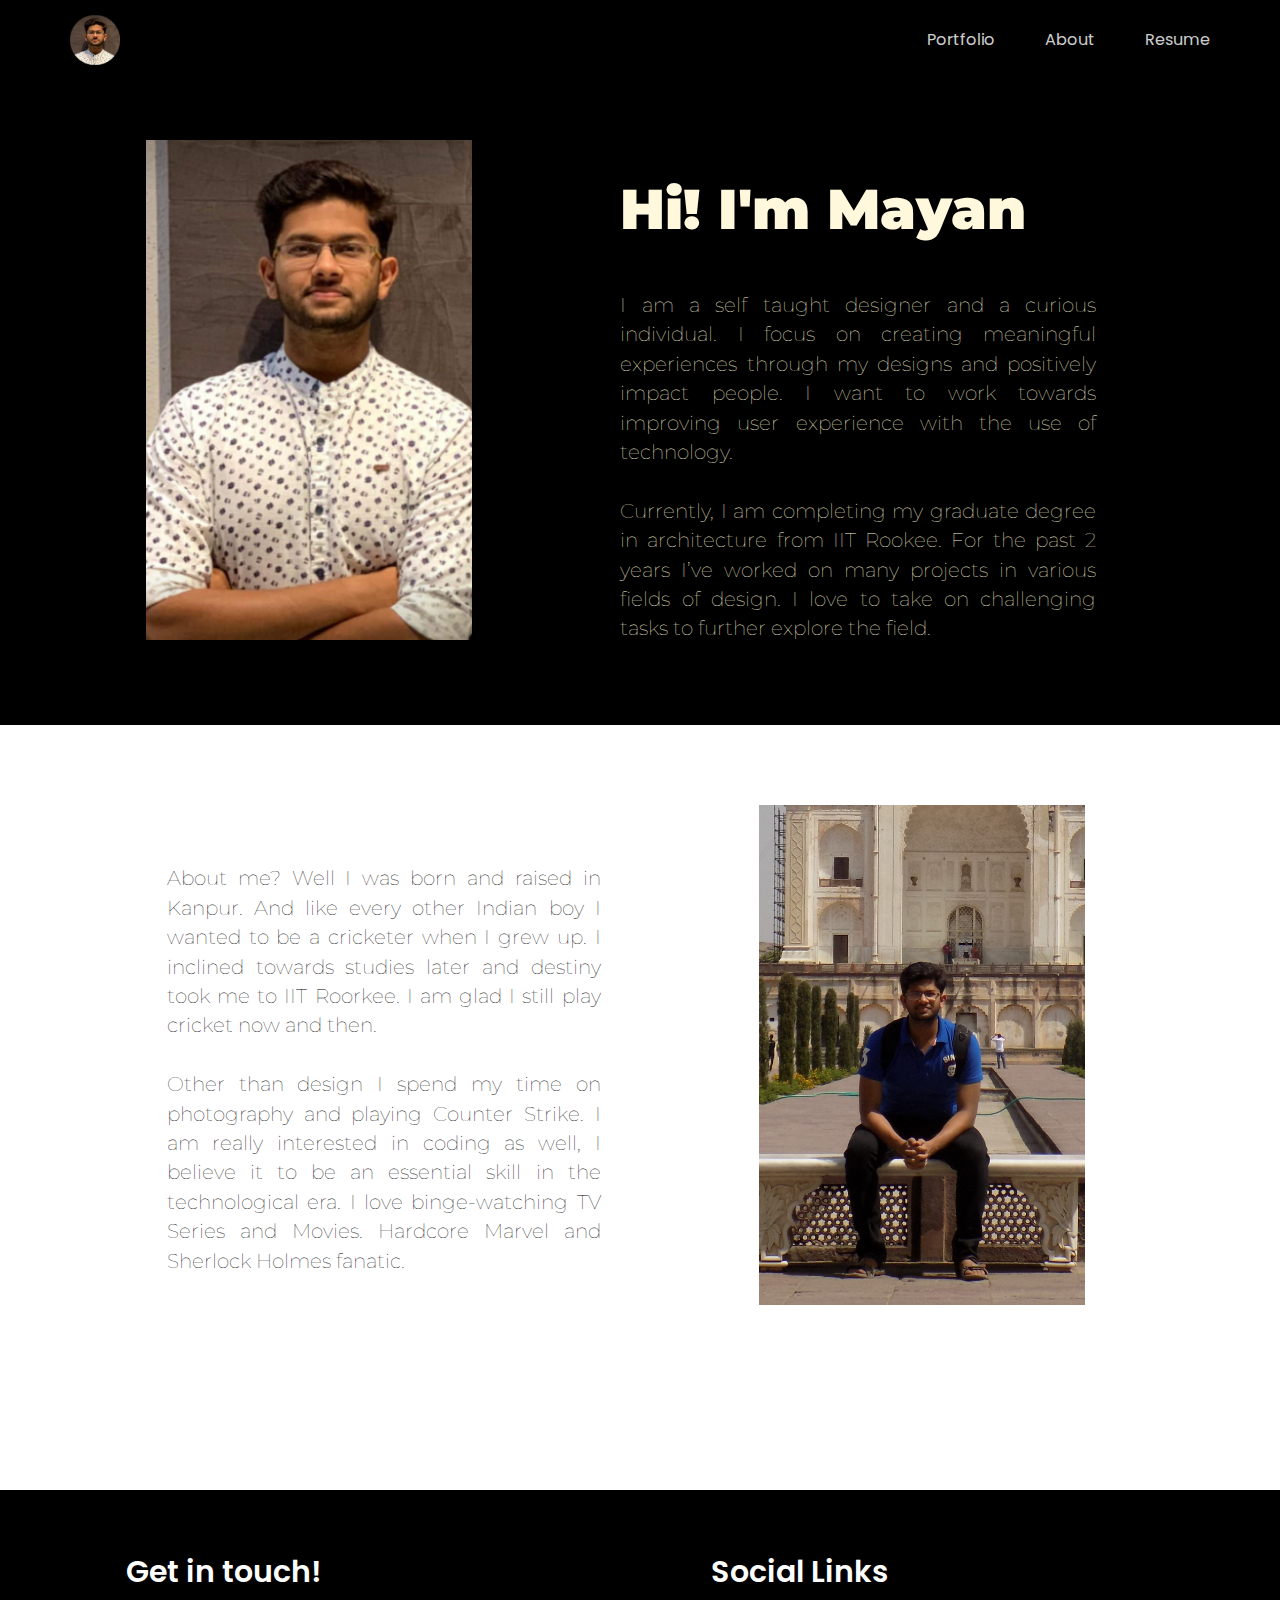
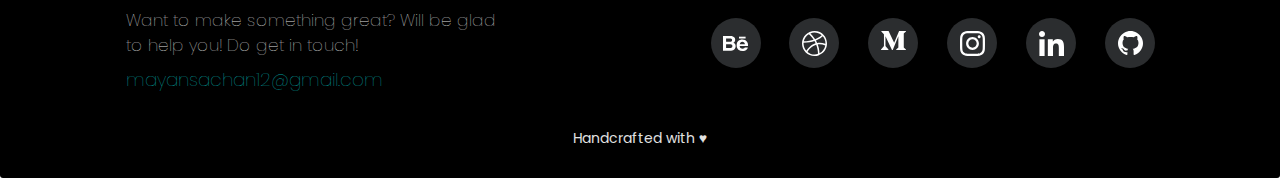
==== about.html @ a86fe4eb "header and intro left" ====
<!DOCTYPE html>
<html lang="en">
<head>
    <meta charset="UTF-8">
    <meta name="viewport" content="width=device-width, initial-scale=1.0">
    <meta http-equiv="X-UA-Compatible" content="ie=edge">
    <link href='https://fonts.googleapis.com/css?family=Poppins' rel='stylesheet'>
    <link href='https://fonts.googleapis.com/css?family=Montserrat' rel='stylesheet'>
    <link rel="stylesheet" href="style.css">
    <link rel="stylesheet" href="https://maxcdn.bootstrapcdn.com/bootstrap/3.4.1/css/bootstrap.min.css">
    <script src="https://ajax.googleapis.com/ajax/libs/jquery/3.4.1/jquery.min.js"></script>
    <script src="https://maxcdn.bootstrapcdn.com/bootstrap/3.4.1/js/bootstrap.min.js"></script>
    <script src="script.js"></script>
    <title>Mayan Sachan</title>
</head>
<body>
    <header>
    <nav id="header-nav" class="navbar navbar-default">
        <div class="container">
        <div class="navbar-header">
        <a href="index.html" class="pull-left visible-xs visible-sm visible-md visible-lg">
            <div id="logo-img"></div>
        </a>

        <button type="button" class="navbar-toggle collapsed" data-toggle="collapse" data-target="#collapsable-nav" aria-expanded="false">
            <span class="sr-only">Toggle navigation</span>
            <span class="icon-bar"></span>
            <span class="icon-bar"></span>
            <span class="icon-bar"></span>
        </button>
        </div>
        
        <div id="collapsable-nav" class="collapse navbar-collapse">
            <ul id="nav-list" class="nav navbar-nav navbar-right">
            <li class="visible-xs active">
            <a href="index.html"> Home</a>
            </li>
            <li>
            <a href="portfolio.html"><br class="hidden-xs"> Portfolio </a>
            </li>
            <li>
            <a href="about.html"><br class="hidden-xs"> About </a>
            </li>
            <li>
            <a href="images/Resume.pdf" target="_blank"><br class="hidden-xs"> Resume </a>
            </li>
        </ul><!-- #nav-list -->
        </div><!-- .collapse .navbar-collapse -->
        </div><!-- .container -->
        </nav><!-- #header-nav -->
    </header>

    <div id="about">
        <div id="work" class="row">
            <div class="col-lg-4 col-md-4 col-sm-12 col-xs-12">
                <div id="profile" class="container">
                <span>
                </span></div>
            </div>
            <div class="col-lg-8 col-md-8 col-sm-12 col-xs-12">
                <div id="explain" class="container">
                <span>
                 <h2>Hi! I'm Mayan</h2> 
                 <br> <br>
                 <p>
                    I am a self taught designer and a curious individual.
                    I focus on creating meaningful experiences through my designs and positively impact people. 
                    I want to work towards improving user experience with the use of technology.
                    <br> <br>
                    Currently, I am completing my graduate degree in  architecture from IIT Rookee. 
                    For the past 2 years I’ve worked on many projects in various fields of design. 
                    I love to take on challenging tasks to further explore the field.
                 </p>
                </span>
                </div>
            </div>
        </div>
    </div><!-- End of #about -->


    <div id="about2">
        <div id="work" class="row">
            <div class="col-lg-8 col-md-8 col-sm-12 col-xs-12">
                <div id="explain2" class="container">
                <span>
                 <br> <br>
                 <p>
                    About me? Well I was born and raised in Kanpur.
                    And like every other Indian boy I wanted to be a cricketer when I grew up.
                    I inclined towards studies later and destiny took me to IIT Roorkee. 
                    I am glad I still play cricket now and then.
                    <br> <br>
                    Other than design I spend my time on photography and playing Counter Strike.
                    I am really interested in coding as well, I believe it to be an essential skill in the technological era.
                    I love binge-watching TV Series and Movies. Hardcore Marvel and Sherlock Holmes fanatic.
                 </p>
                </span>
                </div>
            </div>
            <div class="col-lg-4 col-md-4 col-sm-12 col-xs-12">
                <div id="profile2" class="container">
                <span>
                </span></div>
            </div>
        </div>
    </div><!-- End of #about -->

    <footer class="panel-footer">
        <div class="container">
            <div class="row">
            <div class="col-lg-6 col-md-6 col-sm-6 col-xs-12">
                <div id="talk">
                <h2>Get in touch!</h2><br>
                <p id="touch">
                    Want to make something great? Will be glad to help you!
                    Do get in touch!<br>
                <a href="mailto:mayansachan12@gmail.com">mayansachan12@gmail.com</a>
                </p>
                <hr class="visible-xs">
                </div>
            </div>
            <div class="col-lg-6 col-md-6 col-sm-6 col-xs-12">
                <div id="social">
                <h2>Social Links</h2><br>
                <div class="row">
                    <div class="col-lg-2 col-md-2 col-sm-2 col-xs-2">
                    <div id="behance">
                        <a href="https://www.behance.net/mayansach1206"> <img src="images/Behance.svg" alt="photo" id="Behance" width="100%"> </a>
                        <!-- <p>Behance</p> -->
                    </div>
                    </div>
                    <div class="col-lg-2 col-md-2 col-sm-2 col-xs-2">
                    <div id="dribbble">
                        <a href="https://dribbble.com/mayan12"> <img src="images/Dribbble.svg" alt="photo" id="Dribbble" width="100%"> </a>
                        <!-- <p>Dribbble</p> -->
                    </div>
                    </div>
                    <div class="col-lg-2 col-md-2 col-sm-2 col-xs-2">
                    <div id="medium">
                        <a href="https://medium.com/@mayansachan12"> <img src="images/Medium.svg" alt="photo" id="Medium" width="100%"> </a>
                        <!-- <p>Medium</p> -->
                    </div>
                    </div>
                    <div class="col-lg-2 col-md-2 col-sm-2 col-xs-2">
                    <div id="instagram">
                        <a href="https://www.instagram.com/mayan_without_a_k/"> <img src="images/Instagram.svg" alt="photo" id="Instagram" width="100%"> </a>
                        <!-- <p>Instagram</p> -->
                    </div>
                    </div>
                    <div class="col-lg-2 col-md-2 col-sm-2 col-xs-2">
                    <div id="linkedin">
                        <a href="https://www.linkedin.com/in/mayan-sachan-682a9214a/"> <img src="images/linkedin.svg" alt="photo" id="LinkedIn" width="100%"> </a>
                        <!-- <p>Linkedin</p> -->
                    </div>
                    </div>
                    <div class="col-lg-2 col-md-2 col-sm-2 col-xs-2">
                    <div id="github">
                        <a href="https://github.com/mayan-12"> <img src="images/Github.svg" alt="photo" id="Github" width="100%"> </a>
                        <!-- <p>Github</p> -->
                    </div>
                    </div>
                </div>
                <hr class="visible-xs">
                </div>
            </div>
            </div>
            <div class="text-center" style="margin-top: 15px; color: #e2e2e2; font-family: 'Poppins',sans-serif; font-size: 1em;">Handcrafted with ♥</div>
        </div>
        </footer>
</body>
</html>
---- style.css ----
body {
    font-size: 16px;
    color: #fff;
    background-color: #ffffff;
    font-family: 'Poppins', sans-serif;
  }

  

  /************** HEADER **************/
  #header-nav {
    background-color: #000000;
    border-radius: 0;
    border: 0;
    margin-bottom: 0px;
  }
  
  #logo-img {
    background: url('images/Mask.png');
    width: 50px;
    height: 50px;
    margin: 15px 15px 10px 0;
    background-size: contain;
  }
  
  #nav-list {
    margin-top: 0px;
    font-family: 'Poppins', sans-serif;
  }
  #nav-list a {
    color: #ffffff;
    text-align: center;
    font-size: 1.15em;
    padding: 10px 0px 10px 50px;
    opacity: .8;
  }
  #nav-list a:hover {
    transform: scale(1.05);
    opacity: 1;
  }
   
  .navbar-header button.navbar-toggle, .navbar-header .icon-bar {
    border: none;
    color: #ffffff;
  }
  .navbar-header button.navbar-toggle {
    clear: both;
    margin-top: 10px;
  }
  /************** END HEADER **************/
  


  /************** FOOTER **************/
  footer.panel-footer {
    margin-top: 100px;
    padding-top: 35px;
    padding-bottom: 30px;
    background-color: rgb(0, 0, 0);
    border-top: 0;
    height: auto;
  }

  #talk {
    width: 70%;
    margin-left: 10%;
  }
  #talk h2 {
    font-family: 'Poppins' , sans-serif;
    color: #ffffff;
    font-weight: 600;
    margin-bottom: 0px;
    margin-top: 30px;
  }
  #talk p {
    font-family: 'Poppins' , sans-serif;
    color: #ffffff;
    font-weight: 100;
    font-size: 1.2em;
    opacity: .87;
    line-height: 1.5em;
  }
  #talk a {
    font-size: 1.1em;
    line-height: 2.4em;
    color: aqua;
    opacity: .7;
  }
  #talk a:hover {
    font-size: 1.1em;
    text-decoration: none;
    display: inline-block;
    color: aqua;
    opacity: 1;
  }

  #social {
    width: 80%;
    margin-left: 10%;
  }
  #social h2 {
    font-family: 'Poppins' , sans-serif;
    color: #ffffff;
    font-weight: 600;
    margin-bottom: 10px;
    margin-top: 30px;
  }

 #behance , #dribbble , #medium , #instagram , #linkedin , #github{
  width: 50px;
  height: 50px;
  border-radius: 25px;
  background-color: #2B2D2F;
 }
 #behance:hover {
   background-color: #053eff;
 }
 #dribbble:hover {
  background-color: #ea4c89;
 }
 #medium:hover {
  background-color: #11100E;
 }
 #instagram:hover {
  background-image: url(images/insta-bg.jpg);
  background-size: cover;
 }
 #linkedin:hover {
  background-color: #0e76a8;
 }
 #github:hover {
  background-color: #2dba4e;
 }
 #dribbble img , #medium img , #instagram img , #linkedin img , #github img{
  padding: 25% 25% 25% 25%;
  /* margin: 10% 10% 10% 10%; */
 }
 #behance img {
  padding: 35% 25% 25% 25%;
 }
 #behance img:hover ,#dribbble img:hover , #medium img:hover , #instagram img:hover , #linkedin img:hover , #github img:hover {
  transition: transform 0.4s ease-out;
  transform: rotateZ(360deg) scale(.9);
 }
 #behance img:focus ,#dribbble img:focus , #medium img:focus , #instagram img:focus , #linkedin img:focus , #github img:focus {
  transition: transform 0.4s ease-out;
  transform: rotateZ(360deg) scale(.9);
 }

  /************** END FOOTER **************/
  

  
  /************** SCROLL **************/
  * {
    margin: 0;
    padding: 0;
  }
  html, body {
    height: 100%;
  }
  section {
    position: relative;
    width: 100%;
    height: 100%;
  }
  section::after {
    position: absolute;
    bottom: 0;
    left: 0;
    content: '';
    width: 100%;
    height: 80%;
  }
  
  .demo a {
    position: absolute;
    left: 50%;
    bottom: 60%;
    z-index: 2;
    display: inline-block;
    -webkit-transform: translate(0, -50%);
    transform: translate(0, -50%);
    color: #ffffff;
    font : normal 400 'Montserrat', sans-serif;
    letter-spacing: .1em;
    text-decoration: none;
    transition: opacity .3s;
    opacity: .7;
  }
  .demo a:hover {
    opacity: 1;
    text-decoration: none;
    display: inline-block;
    color: #ffffff;
    font : normal 400 'Montserrat', sans-serif;
  }
  
  #scroll a {
    padding-top: 60px;
  }
  #scroll a span {
    position: absolute;
    top: 0;
    left: 50%;
    width: 30px;
    height: 50px;
    margin-left: -15px;
    border: 1.5px solid #ffffff;
    border-radius: 50px;
    box-sizing: border-box;
  }
  #scroll a span::before {
    position: absolute;
    top: 10px;
    left: 50%;
    content: '';
    width: 6px;
    height: 6px;
    margin-left: -3px;
    background-color: #ffffff;
    border-radius: 100%;
    box-sizing: border-box;
  }
  /************** END SCROLL **************/



  /************** HOME PAGE **************/
  

  /*** Intro ***/
  #intro {
    background-color: black;
    font-family: 'Poppins' , sans-serif;
    color: #ffffff;
    height: 90vh;
    margin-bottom: 200px;
  }
  #intro h1 {
    font-family: 'Montserrat' , sans-serif;
    margin: 0px;
    padding-top: 150px;
    padding-bottom: 30px;
    font-weight: 900;
    text-align: center;
    font-size: 3.6em;
  }
  #intro h4 {
    font-family: 'Montserrat' , sans-serif;
    margin: 0px;
    padding-top: 0px;
    padding-bottom: 30px;
    padding-left: 20%;
    padding-right: 20%;
    font-weight: 100;
    text-align: center;
    font-size: 1.4em;
    line-height: 1.5em;
  }
  /*** Intro ***/


  /*** Portfolio cards ***/
  #main-content h3 {
    font-size: 3.5em;
    font-family: 'Poppins' , sans-serif;
    font-weight: 900;
    text-align: center;
    margin-top: 10%;
  }

  #PPcover, #DEcover, #DTcover {
    height: 200%;
    width: 80%;
    margin-left: 10%;
    margin-top: 10%;
    align-self: center;
    align-items: center;
    margin-bottom: 15px;
    position: relative;
    border: 0px ;
    overflow: hidden;
    box-shadow: 5px 10px 15px #ebebeb;
  }
  #PPcover span, #DEcover span, #DTcover span {
    position: relative;
    bottom: 20px;
    width: 100%;
    text-align: left;
    font-size: 2em;
    font-family: 'Poppins' , sans-serif;
    font-weight: bold;
    margin-left: 20px;
    color: rgb(0, 0, 0);
    opacity: .8;
  }

  #PPcover h5, #DEcover h5, #DTcover h5 {
    opacity: .54;
    margin-left: 5%;
    font-size: .55em;
  }
  #PPcover h2, #DEcover h2, #DTcover h2 {  
    font-weight: 900;
    margin: 5px 0px 15px 0px;
    margin-left: 5%;
    font-size: 1.1em;
  }
  #PPcover h6, #DEcover h6, #DTcover h6 {
    font-weight: 500;
    font-size: .5em;
    margin: 10px 30px 10px 5%;
    opacity: .87;
    line-height: 1.5em;
  }

  .image-wrapper {
    margin: 0 auto;
    width: 100%;
    overflow: hidden;
    font-size: 0;
  }
  img {
    max-width: 100%;
    transition: transform 0.3s ease-in-out;
  }
  .image-wrapper:hover img {
    transform: scale(1.1);
  }
  /*** Portfolio cards ***/


  /*** Plugin card ***/
  #plugin {
    height: 500px;
    width: 90%;
    margin-left: 5%;
    margin-top: 10%;
    align-self: center;
    align-items: center;
    margin-bottom: 15px;
    position: relative;
    border: 0px ;
    overflow: hidden;
    box-shadow: 5px 10px 15px #ebebeb;
  }
  #plugin {
    background-image: url(images/Plugin.png);
    background-size: cover;
  }
  #plugin span {
    position: relative;
    bottom: -100px;
    width: 100%;
    height: 0em;
    text-align: left;
    font-size: 2em;
    font-family: 'Poppins' , sans-serif;
    font-weight: bold;
    margin-left: 20px;
    color: #ffffff;
    opacity: .8;
  }

  #plugin h5 {
    opacity: .54;
    margin-left: 5%;
    font-size: .55em;
    font-weight: 100;
  }
  #plugin h2 {  
    font-weight: 800;
    margin: 2% 0px 15px 0px;
    margin-left: 5%;
    font-size: 1.1em;
  }
  #plugin h6 {
    font-weight: 100;
    font-size: .5em;
    margin: 3% 60% 10px 5%;
    opacity: .87;
    line-height: 1.7em;
  }

  #CTA {
    border: 2px #ffffff;
    font-family: 'Poppins' , sans-serif;
    font-size: .5em;
    margin-left: 5%;
    /* font-weight: 500; */
    margin-top: 3%;
  }
  #CTA a {
    background-color: #2B2D2F;
    color: #ffffff;
    border: 1.5px solid #ffffff;
    text-decoration: none;
    display: inline-block;
    padding: 12px 30px;
    font-weight: 300;
  }
  #CTA a:hover {
    text-decoration: none;
    display: inline-block;
    background-color: #ffffff;
    color: #2B2D2F;
    font-weight: 700;
  }
  /*** Plugin card ***/


  /*** Blogs card ***/
  #blog {
    width: 90%;
    margin-left: 5%;
    margin-top: 15%;
  }
  #blog h2 {
    font-family: 'Poppins' , sans-serif;
    font-size: 1.7em;
    font-weight: 900;
    line-height: 1.4em;
    color: black;
    opacity: .87;
  }
  #CTA2 {
    border: 2px #000000;
    font-family: 'Poppins' , sans-serif;
    font-size: 1.1em;
    /* margin-left: 5%; */
    /* font-weight: 500; */
    margin-top: 8%;
  }
  #CTA2 a {
    background-color: #ffffff;
    color: #000000;
    border: 1.5px solid #000000;
    text-decoration: none;
    display: inline-block;
    padding: 10px 30px;
    font-weight: 500;
  }
  #CTA2 a:hover {
    text-decoration: none;
    display: inline-block;
    background-color: #000000;
    color: #ffffff;
    font-weight: 400;
  }
  /*** Blogs card ***/

  /************** END HOME PAGE **************/
  


  /************** ABOUT PAGE **************/
  #about {
    height: 650px;
    /* width: 100vw; */
    margin-bottom: 15px;
    position: relative;
    overflow: hidden;
    background-color: black;
    /* background: url(images/About.png);
    background-position: top center;
    background-size: cover; */
  }
  #profile {
    height: 500px;
    width: 80%;
    margin-left: 36%;
    margin-top: 16%;

    background: url(images/Profile.png);
    background-position: center top;
    background-size: cover;
  }
  #explain {
    width: 60%;
    margin-left: 20%;
    margin-top: 10%;
    color: cornsilk;
  }
  #explain p {
    font-family: 'Montserrat', sans-serif;
    font-size: 1.4em;
    font-weight: 100;
    line-height: 1.5em;
    text-align: justify;
  }
  #explain h2 {
    font-family: 'Montserrat', sans-serif;
    font-size: 4em;
    font-weight: 900;
    text-justify: auto;
  }


  #about2 {
    height: 650px;
    /* width: 100vw; */
    margin-bottom: 15px;
    position: relative;
    overflow: hidden;
    /* background: url(images/About.png);
    background-position: top center;
    background-size: cover; */
  }
  #profile2 {
    height: 500px;
    width: 80%;
    margin-left: -28%;
    margin-top: 16%;

    background: url(images/Profile2.jpg);
    background-position: center top;
    background-size: cover;
  }
  #explain2 {
    width: 55%;
    margin-left: 18%;
    margin-top: 10%;
    color: #000000;
  }
  #explain2 p {
    font-family: 'Montserrat', sans-serif;
    font-size: 1.4em;
    font-weight: 100;
    line-height: 1.5em;
    text-align: justify;
  }
  #explain2 h2 {
    font-family: 'Montserrat', sans-serif;
    font-size: 4em;
    font-weight: 900;
    text-justify: auto;
  }

  /************** END ABOUT PAGE **************/
  
  

  /********** Large devices only **********/
  @media (min-width: 1200px) {
    #plugin {
      background-image: url(images/Plugin.png);
      background-size: cover;
    }
  }
  
  /********** Medium devices only **********/
  @media (min-width: 992px) and (max-width: 1199px) {
    /* Header */

    /* End Header */
  
    /* Home Page */
    #plugin {
      height: 370px;
    }
    #plugin {
      background-image: url(images/Plugin-md.png);
      background-size: cover;
    }
    #plugin span {
      position: relative;
      bottom: -40px;
      width: 100%;
    }
    /* End Home Page */

    /* About Page */
    #about {
      height: 650px;
      margin-bottom: 15px;
    }
    #profile {
      height: 500px;
      margin-left: 30%;
      width: 90%;
    }
    #explain {
      margin-left: 18%;
      width: 70%;
    }
    /*End About Page */
  }
  
  /********** Small devices only **********/
  @media (min-width: 768px) and (max-width: 991px) {
    /* Home Page */
    #plugin {
      height: 320px;
    }
    #plugin {
      background-image: url(images/Plugin-sm.png);
      background-size: cover;
    }
    #plugin span {
      position: relative;
      bottom: 0px;
      width: 100%;
    }
    #plugin h6 {
      margin-right:50%;
    }
    /* End Home Page */

    /* About Page */
    #about {
      height: 1500px;
      margin-bottom: 15px;
    }
    #profile {
      height: 700px;
      margin-left: 20%;
      width: 60%;
    }
    #explain {
      margin-left: 20%;
      width: 60%;
    }
    /* End About Page */

  }
  
  /********** Extra small devices only **********/
  @media (max-width: 767px) {
    /* Header */
    #collapsable-nav a { /* Collapsed nav menu text */
      font-size: 1.2em;
    }
    #collapsable-nav a span { /* Collapsed nav menu glyph */
      font-size: 1em;
      margin-right: 5px;
    }
    /* End Header */
  
    /* Footer */
    .panel-footer section {
      margin-bottom: 30px;
      text-align: center;
    }
    .panel-footer section:nth-child(3) {
      margin-bottom: 0; /* margin already exists on the whole row */
    }
    .panel-footer section hr {
      width: 50%;
    }
    /* End Footer */
  
    /* Home Page */
    #PPcover, #DEcover {
      width: 360px;
      margin: 15px auto 15px;
    }
  
    #plugin {
      height: 500px;
      width: 360px;
      margin: 10px auto 10px auto;
    }
    #plugin {
      background-image: url(images/Plugin-xs.png);
      background-size: cover;
    }
    #plugin span {
      position: relative;
      bottom: 10px;
      width: 100%;
    }
    #plugin h6 {
      margin-right: 10%;
    }
    /* End Home Page */

    /* About Page */
    #about {
      height: 1500px;
      margin-bottom: 15px;
    }
    #profile {
      height: 700px;
      margin-left: 20%;
      width: 60%;
    }
    #explain {
      margin-left: 20%;
      width: 60%;
    }
    /* End About Page */
    
  }
  

  
  /********** Super extra small devices Only :-) (e.g., iPhone 4) **********/
  @media (max-width: 479px) {
    /* Header */
    .navbar-brand h1 { /* Restaurant name */
      padding-top: 5px;
      font-size: 6vw;
    }
    /* End Header */
    
    /* Home page */
    #menu-tile, #specials-tile {
      width: 280px;
      margin: 0 auto 15px;
    }
  
    .col-xxs-12 {
      position: relative;
      min-height: 1px;
      padding-right: 15px;
      padding-left: 15px;
      float: left;
      width: 100%;
    }

    #plugin {
      background-image: url(images/Plugin-xs.png);
      background-size: cover;
    }
  }
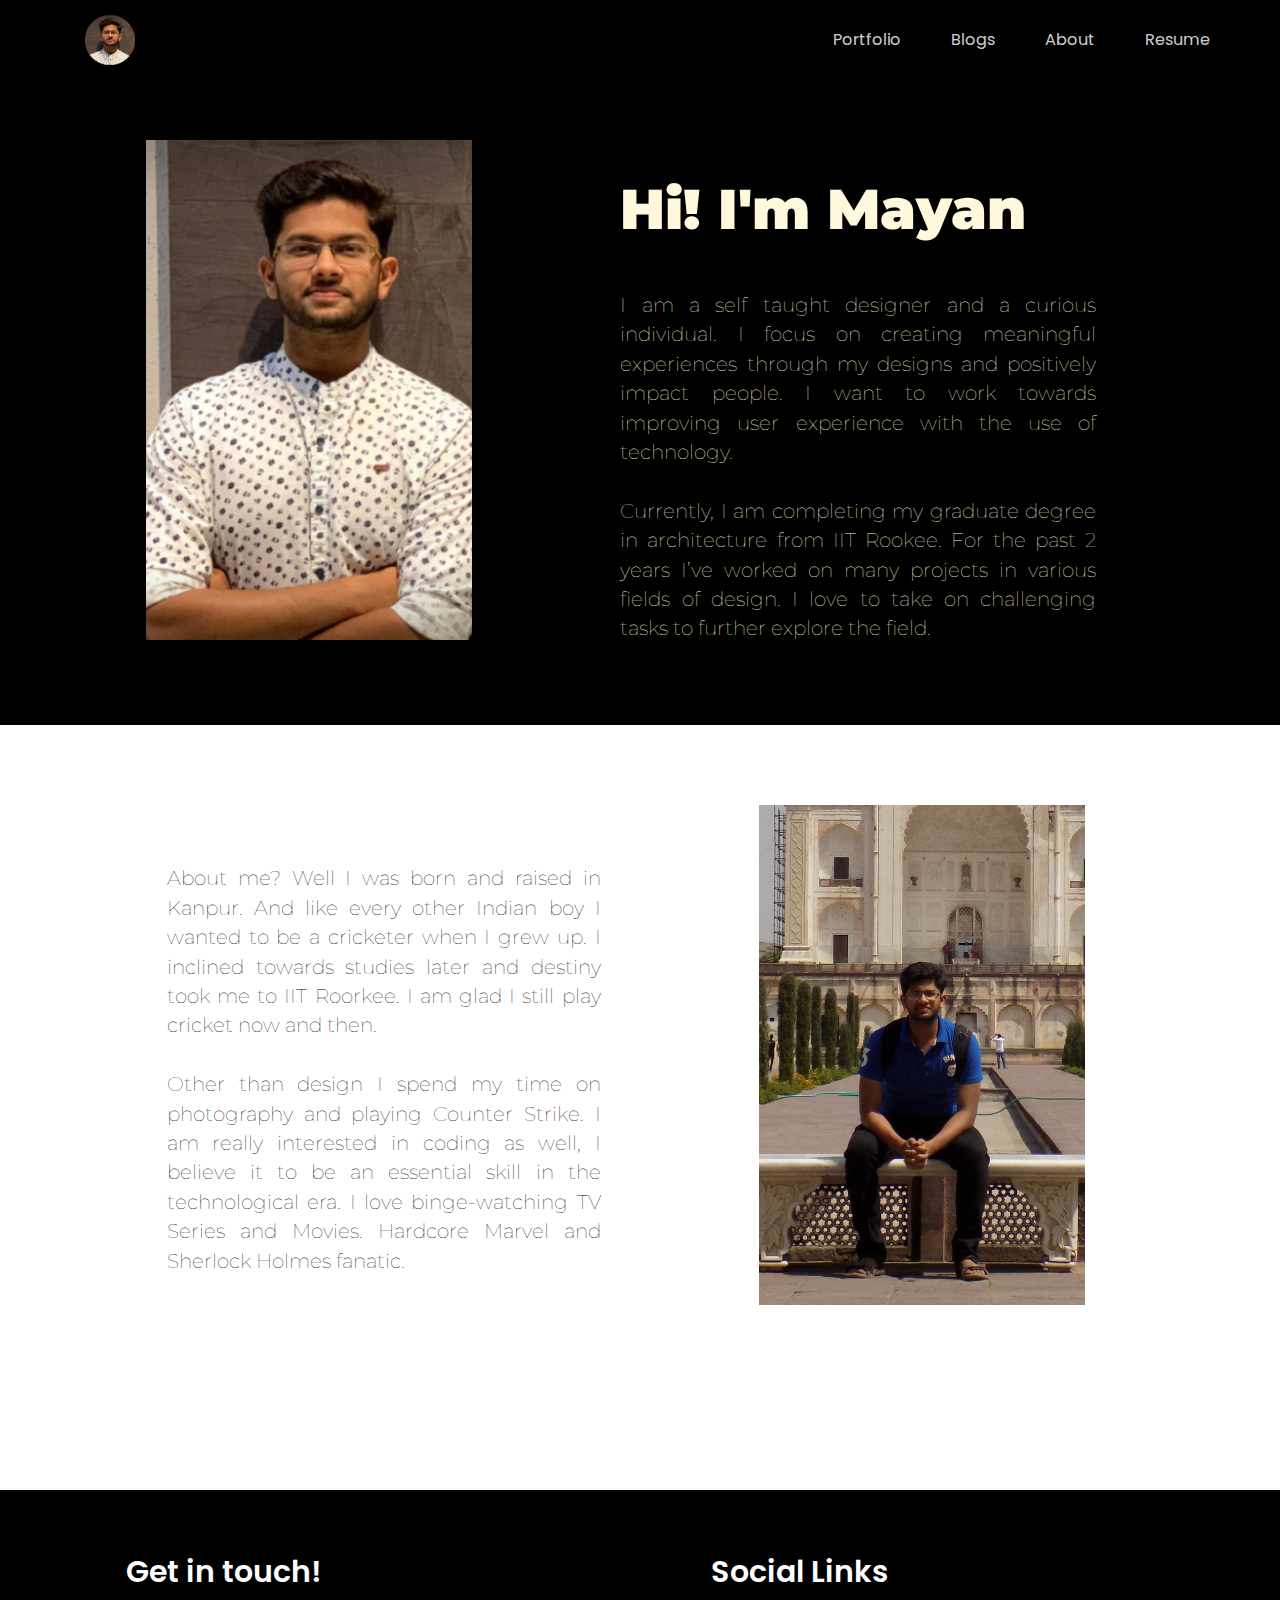
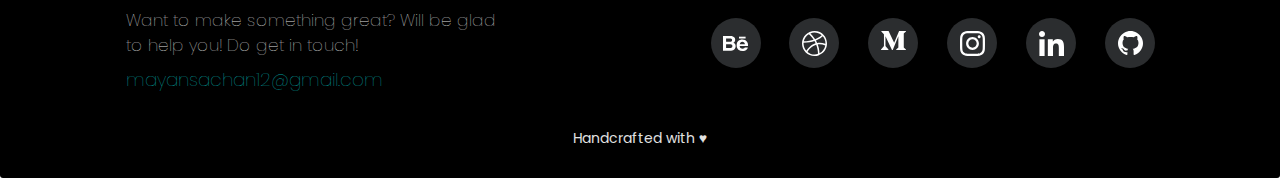
==== commit a96cd3d3: "only scroll left" ====
--- a/about.html
+++ b/about.html
@@ -14,41 +14,45 @@
     <title>Mayan Sachan</title>
 </head>
 <body>
-    <header>
-    <nav id="header-nav" class="navbar navbar-default">
-        <div class="container">
-        <div class="navbar-header">
-        <a href="index.html" class="pull-left visible-xs visible-sm visible-md visible-lg">
-            <div id="logo-img"></div>
-        </a>
+    <header>    
+        <nav id="header-nav" class="navbar navbar-default">
+            <div class="container">
+            <div class="navbar-header">
+                <a href="index.html" class="pull-left">
+                <div id="logo-img"></div>
+                </a>
 
-        <button type="button" class="navbar-toggle collapsed" data-toggle="collapse" data-target="#collapsable-nav" aria-expanded="false">
-            <span class="sr-only">Toggle navigation</span>
-            <span class="icon-bar"></span>
-            <span class="icon-bar"></span>
-            <span class="icon-bar"></span>
-        </button>
-        </div>
-        
-        <div id="collapsable-nav" class="collapse navbar-collapse">
-            <ul id="nav-list" class="nav navbar-nav navbar-right">
-            <li class="visible-xs active">
-            <a href="index.html"> Home</a>
-            </li>
-            <li>
-            <a href="portfolio.html"><br class="hidden-xs"> Portfolio </a>
-            </li>
-            <li>
-            <a href="about.html"><br class="hidden-xs"> About </a>
-            </li>
-            <li>
-            <a href="images/Resume.pdf" target="_blank"><br class="hidden-xs"> Resume </a>
-            </li>
-        </ul><!-- #nav-list -->
-        </div><!-- .collapse .navbar-collapse -->
-        </div><!-- .container -->
+                <button type="button" class="navbar-toggle collapsed" data-toggle="collapse" data-target="#collapsable-nav" aria-expanded="false">
+                <span class="sr-only">Toggle navigation</span>
+                <span class="icon-bar"></span>
+                <span class="icon-bar"></span>
+                <span class="icon-bar"></span>
+                <span class="icon-bar"></span>
+                </button>
+            </div>
+            
+            <div id="collapsable-nav" class="collapse navbar-collapse">
+                <ul id="nav-list" class="nav navbar-nav navbar-right">
+                <li class="visible-xs active">
+                    <a href="index.html"> Home</a>
+                </li>
+                <li>
+                    <a href="portfolio.html"><br class="hidden-xs"> Portfolio </a>
+                </li>
+                <li>
+                    <a href="blogs.html"><br class="hidden-xs"> Blogs </a>
+                </li>
+                <li>
+                    <a href="about.html"><br class="hidden-xs"> About </a>
+                </li>
+                <li>
+                    <a href="images/Resume.pdf" target="_blank"><br class="hidden-xs"> Resume </a>
+                </li>
+                </ul><!-- #nav-list -->
+            </div><!-- .collapse .navbar-collapse -->
+            </div><!-- .container -->
         </nav><!-- #header-nav -->
-    </header>
+        </header>
 
     <div id="about">
         <div id="work" class="row">
--- a/style.css
+++ b/style.css
@@ -19,7 +19,7 @@
     background: url('images/Mask.png');
     width: 50px;
     height: 50px;
-    margin: 15px 15px 10px 0;
+    margin: 15px 15px 10px 15px;
     background-size: contain;
   }
   
@@ -44,8 +44,8 @@
     color: #ffffff;
   }
   .navbar-header button.navbar-toggle {
-    clear: both;
-    margin-top: 10px;
+    /* clear: both; */
+    margin-top: 20px;
   }
   /************** END HEADER **************/
   
@@ -520,6 +520,7 @@
   #explain2 {
     width: 55%;
     margin-left: 18%;
+    margin-right: 0%;
     margin-top: 10%;
     color: #000000;
   }
@@ -589,6 +590,12 @@
   
   /********** Small devices only **********/
   @media (min-width: 768px) and (max-width: 991px) {
+    /* Header */
+    #logo-img {
+      margin: 15px 15px 10px 15px;
+    }
+    /* End Header */
+
     /* Home Page */
     #plugin {
       height: 320px;
@@ -705,11 +712,6 @@
     /* End Header */
     
     /* Home page */
-    #menu-tile, #specials-tile {
-      width: 280px;
-      margin: 0 auto 15px;
-    }
-  
     .col-xxs-12 {
       position: relative;
       min-height: 1px;
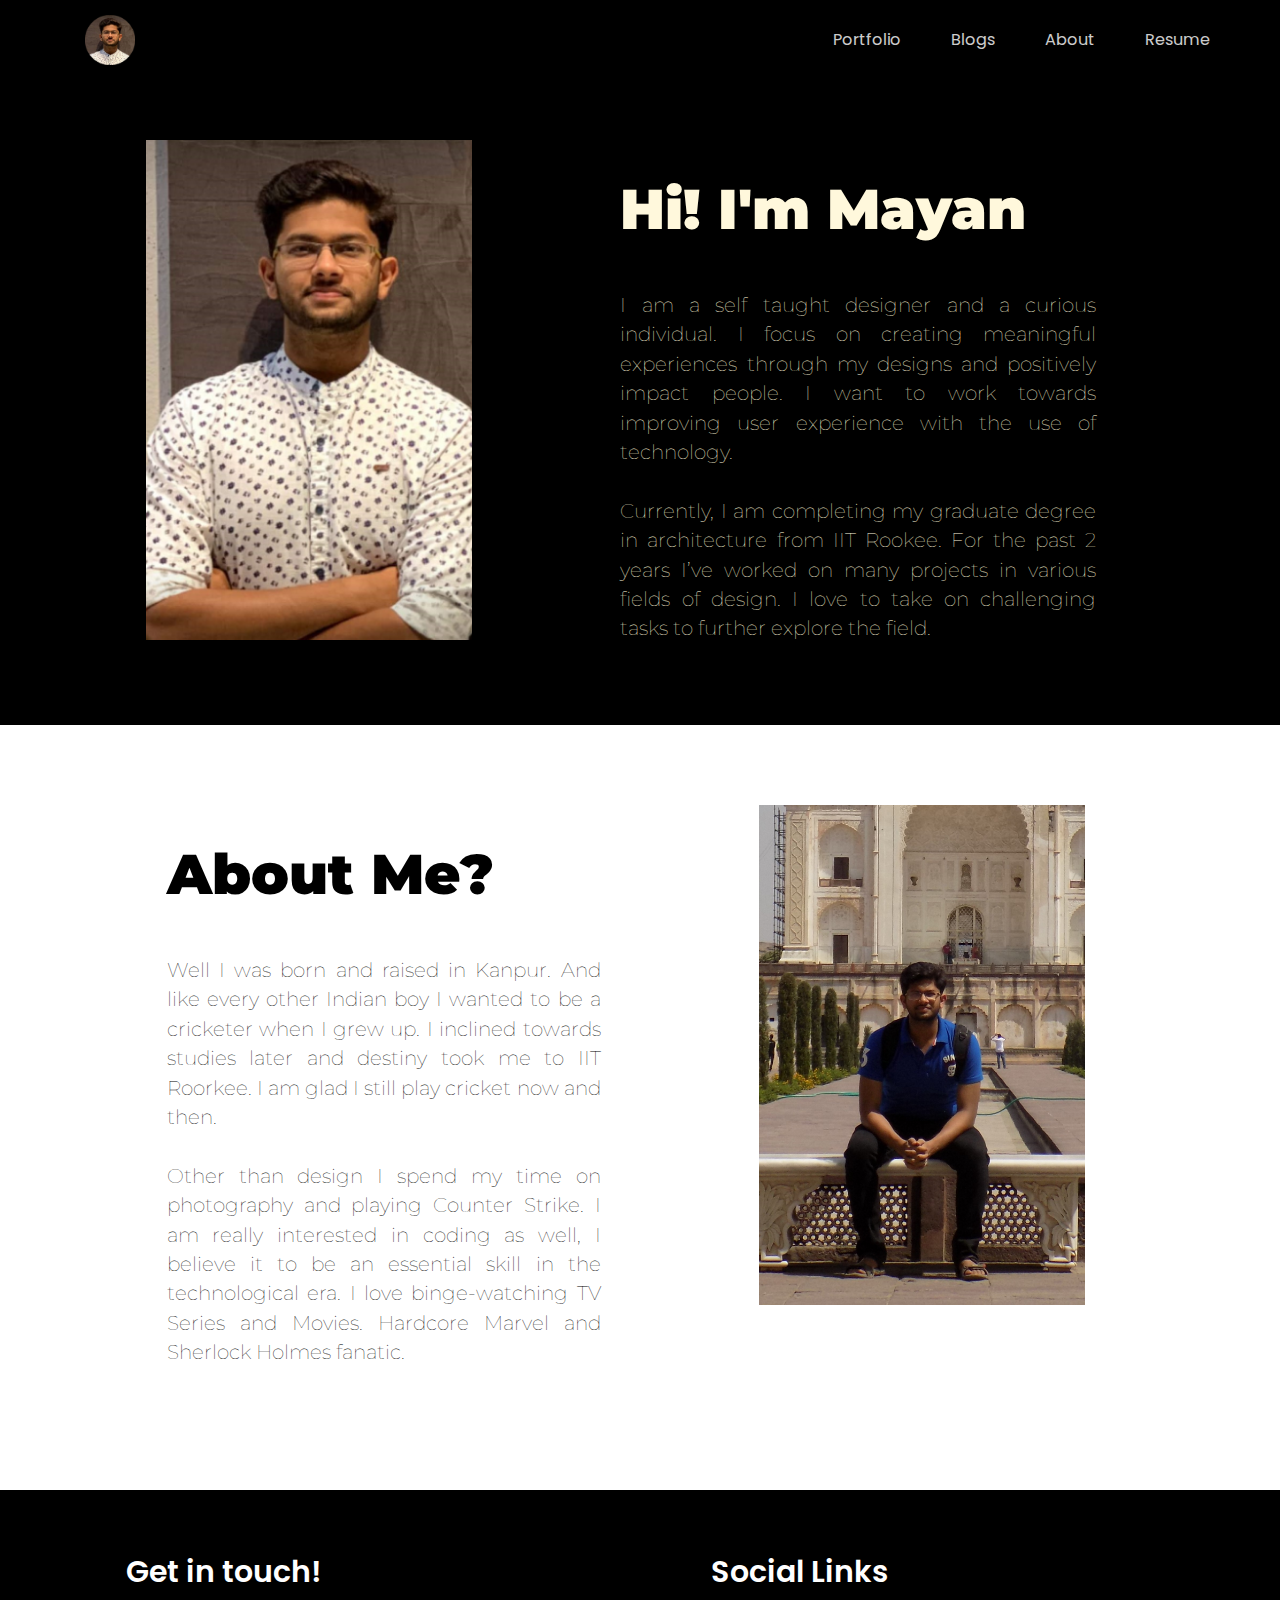
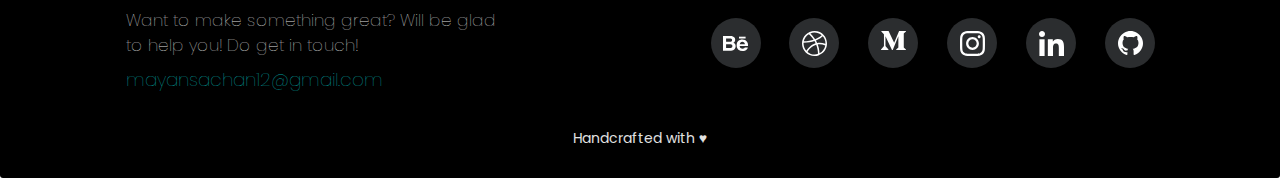
==== commit 3240afc3: "all done" ====
--- a/about.html
+++ b/about.html
@@ -87,9 +87,10 @@
             <div class="col-lg-8 col-md-8 col-sm-12 col-xs-12">
                 <div id="explain2" class="container">
                 <span>
+                 <h2>About Me?</h2>
                  <br> <br>
                  <p>
-                    About me? Well I was born and raised in Kanpur.
+                    Well I was born and raised in Kanpur.
                     And like every other Indian boy I wanted to be a cricketer when I grew up.
                     I inclined towards studies later and destiny took me to IIT Roorkee. 
                     I am glad I still play cricket now and then.
--- a/style.css
+++ b/style.css
@@ -585,6 +585,21 @@
       margin-left: 18%;
       width: 70%;
     }
+
+    #about2 {
+      height: 650px;
+      margin-bottom: 15px;
+    }
+    #profile2 {
+      height: 500px;
+      margin-left: -16%;
+      width: 90%;
+    }
+    #explain2 {
+      margin-left: 12%;
+      width: 70%;
+      margin-right: 0%;
+    }
     /*End About Page */
   }
   
@@ -628,7 +643,38 @@
       margin-left: 20%;
       width: 60%;
     }
+
+    #about2 {
+      height: 1500px;
+      margin-bottom: 15px;
+    }
+    #profile2 {
+      height: 700px;
+      margin-left: 20%;
+      width: 60%;
+    }
+    #explain2 {
+      margin-left: 20%;
+      width: 60%;
+    }
     /* End About Page */
+
+    /* Footer */
+    #talk {
+      width: 80%;
+      margin-left: 0%;
+    }
+    #social {
+      width: 90%;
+      margin-left: 10%;
+    }
+    #behance , #dribbble , #medium , #instagram , #linkedin , #github{
+      width: 40px;
+      height: 40px;
+      border-radius: 25px;
+      background-color: #2B2D2F;
+     }
+    /* End Footer */
 
   }
   
@@ -684,19 +730,44 @@
 
     /* About Page */
     #about {
-      height: 1500px;
+      height: 1450px;
       margin-bottom: 15px;
     }
     #profile {
       height: 700px;
-      margin-left: 20%;
-      width: 60%;
+      margin-left: 10%;
+      width: 80%;
     }
     #explain {
-      margin-left: 20%;
-      width: 60%;
+      margin-left: 10%;
+      width: 80%;
+    }
+
+    #about2 {
+      height: 1400px;
+      margin-bottom: 15px;
+    }
+    #profile2 {
+      height: 700px;
+      margin-left: 10%;
+      width: 80%;
+    }
+    #explain2 {
+      margin-left: 10%;
+      width: 80%;
     }
     /* End About Page */
+
+    /* Footer */
+    #talk {
+      width: 80%;
+      margin-left: 10%;
+    }
+    #social {
+      width: 80%;
+      margin-left: 10%;
+    }
+    /* End Footer */
     
   }
   
@@ -720,10 +791,57 @@
       float: left;
       width: 100%;
     }
-
     #plugin {
       background-image: url(images/Plugin-xs.png);
       background-size: cover;
     }
+    /* End Home page */
+
+    /* About page */
+    #about {
+      height: 1600px;
+      margin-bottom: 15px;
+    }
+    #profile {
+      height: 700px;
+      margin-left: 10%;
+      width: 80%;
+    }
+    #explain {
+      margin-left: 10%;
+      width: 80%;
+    }
+
+    #about2 {
+      height: 1500px;
+      margin-bottom: 15px;
+    }
+    #profile2 {
+      height: 700px;
+      margin-left: 10%;
+      width: 80%;
+    }
+    #explain2 {
+      margin-left: 10%;
+      width: 80%;
+    }
+    /*End About page */
+
+    /* Footer */
+    #talk {
+      width: 80%;
+      margin-left: 10%;
+    }
+    #social {
+      width: 80%;
+      margin-left: 10%;
+    }
+    #behance , #dribbble , #medium , #instagram , #linkedin , #github{
+      width: 40px;
+      height: 40px;
+      border-radius: 25px;
+      background-color: #2B2D2F;
+     }
+    /* End Footer */
   }
   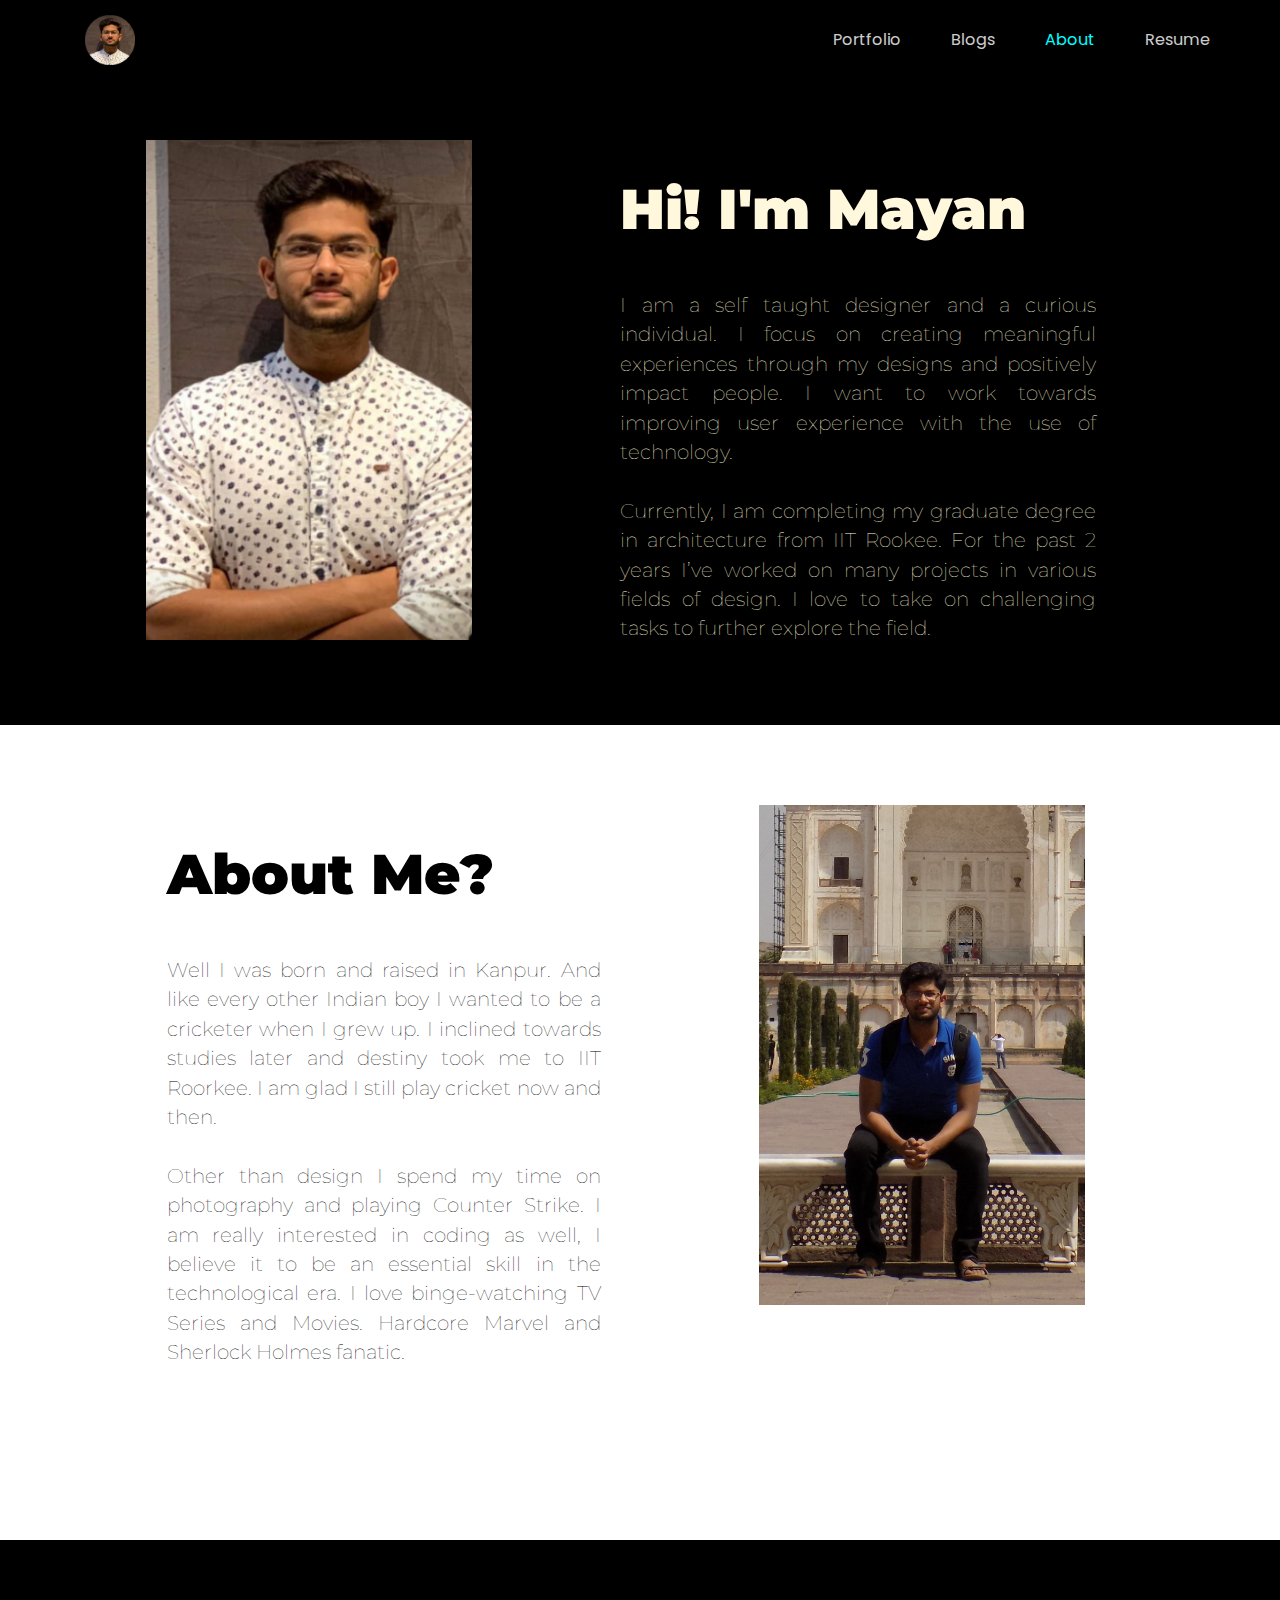
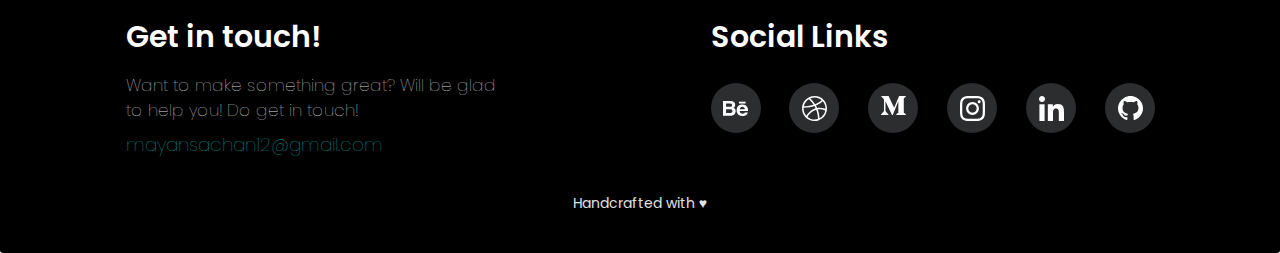
==== commit d4bbf59c: "all done" ====
--- a/about.html
+++ b/about.html
@@ -33,7 +33,7 @@
             
             <div id="collapsable-nav" class="collapse navbar-collapse">
                 <ul id="nav-list" class="nav navbar-nav navbar-right">
-                <li class="visible-xs active">
+                <li class="visible-xs">
                     <a href="index.html"> Home</a>
                 </li>
                 <li>
@@ -43,7 +43,7 @@
                     <a href="blogs.html"><br class="hidden-xs"> Blogs </a>
                 </li>
                 <li>
-                    <a href="about.html"><br class="hidden-xs"> About </a>
+                    <a href="about.html" style="color: aqua; opacity: 1;"><br class="hidden-xs"> About </a>
                 </li>
                 <li>
                     <a href="images/Resume.pdf" target="_blank"><br class="hidden-xs"> Resume </a>
--- a/style.css
+++ b/style.css
@@ -38,7 +38,8 @@
     transform: scale(1.05);
     opacity: 1;
   }
-   
+
+
   .navbar-header button.navbar-toggle, .navbar-header .icon-bar {
     border: none;
     color: #ffffff;
@@ -47,15 +48,17 @@
     /* clear: both; */
     margin-top: 20px;
   }
+
+  
   /************** END HEADER **************/
   
 
 
   /************** FOOTER **************/
   footer.panel-footer {
-    margin-top: 100px;
-    padding-top: 35px;
-    padding-bottom: 30px;
+    margin-top: 150px;
+    padding-top: 50px;
+    padding-bottom: 40px;
     background-color: rgb(0, 0, 0);
     border-top: 0;
     height: auto;
@@ -176,7 +179,7 @@
   .demo a {
     position: absolute;
     left: 50%;
-    bottom: 60%;
+    bottom: 90%;
     z-index: 2;
     display: inline-block;
     -webkit-transform: translate(0, -50%);
@@ -197,7 +200,7 @@
   }
   
   #scroll a {
-    padding-top: 60px;
+    padding-top: 0px;
   }
   #scroll a span {
     position: absolute;
@@ -209,6 +212,9 @@
     border: 1.5px solid #ffffff;
     border-radius: 50px;
     box-sizing: border-box;
+  }
+  #scroll a span:hover {
+    border: 2px solid aqua;
   }
   #scroll a span::before {
     position: absolute;
@@ -222,6 +228,9 @@
     border-radius: 100%;
     box-sizing: border-box;
   }
+  #scroll a span:hover::before {
+    background-color: aqua;
+  }
   /************** END SCROLL **************/
 
 
@@ -232,31 +241,57 @@
   /*** Intro ***/
   #intro {
     background-color: black;
-    font-family: 'Poppins' , sans-serif;
+    font-family: 'Muli' , sans-serif;
     color: #ffffff;
     height: 90vh;
-    margin-bottom: 200px;
+    margin-bottom: 50px;
   }
   #intro h1 {
-    font-family: 'Montserrat' , sans-serif;
+    /* font-family: 'Montserrat' , sans-serif; */
     margin: 0px;
-    padding-top: 150px;
-    padding-bottom: 30px;
+    padding-top: 200px;
+    padding-bottom: 15px;
     font-weight: 900;
     text-align: center;
-    font-size: 3.6em;
-  }
-  #intro h4 {
-    font-family: 'Montserrat' , sans-serif;
+    font-size: 6em;
+    display: block;
+  }
+  #intro h2 {
+    /* font-family: 'Montserrat' , sans-serif; */
     margin: 0px;
     padding-top: 0px;
-    padding-bottom: 30px;
+    padding-bottom: 50px;
     padding-left: 20%;
     padding-right: 20%;
     font-weight: 100;
     text-align: center;
-    font-size: 1.4em;
+    font-size: 2.8em;
     line-height: 1.5em;
+    opacity: .8;
+  }
+  #intro h4 {
+    /* font-family: 'Montserrat' , sans-serif; */
+    margin: 0px;
+    padding-top: 0px;
+    padding-bottom: 30px;
+    padding-left: 25%;
+    padding-right: 25%;
+    font-weight: lighter;
+    text-align: center;
+    font-size: 1.5em;
+    line-height: 1.6em;
+    opacity: .6;
+  }
+  #intro a {
+    color: aqua;
+    text-decoration: none;
+    display: inline-block;
+  }
+  #intro a:hover {
+    /* transition: transform 0.4s ease-out;
+    transform: scale(1.01); */
+    text-decoration: none;
+    display: inline-block;
   }
   /*** Intro ***/
 
@@ -569,6 +604,16 @@
       bottom: -40px;
       width: 100%;
     }
+
+    .demo a {
+      bottom: 90%;
+    }
+    #intro h1 {
+      font-size: 6em;
+    }
+    #intro h2 {
+      font-size: 2.8em;
+    }
     /* End Home Page */
 
     /* About Page */
@@ -626,6 +671,16 @@
     }
     #plugin h6 {
       margin-right:50%;
+    }
+
+    .demo a {
+      bottom: 90%;
+    }
+    #intro h1 {
+      font-size: 5em;
+    }
+    #intro h2 {
+      font-size: 2.4em;
     }
     /* End Home Page */
 
@@ -725,6 +780,16 @@
     }
     #plugin h6 {
       margin-right: 10%;
+    }
+
+    .demo a {
+      bottom: 90%;
+    }
+    #intro h1 {
+      font-size: 5em;
+    }
+    #intro h2 {
+      font-size: 2.4em;
     }
     /* End Home Page */
 
@@ -795,6 +860,18 @@
       background-image: url(images/Plugin-xs.png);
       background-size: cover;
     }
+
+    .demo a {
+      bottom: 90%;
+    }
+    #intro h1 {
+      font-size: 3.8em;
+    }
+    #intro h2 {
+      font-size: 2em; 
+      padding-left: 10%;
+      padding-right: 10% ;
+    }
     /* End Home page */
 
     /* About page */
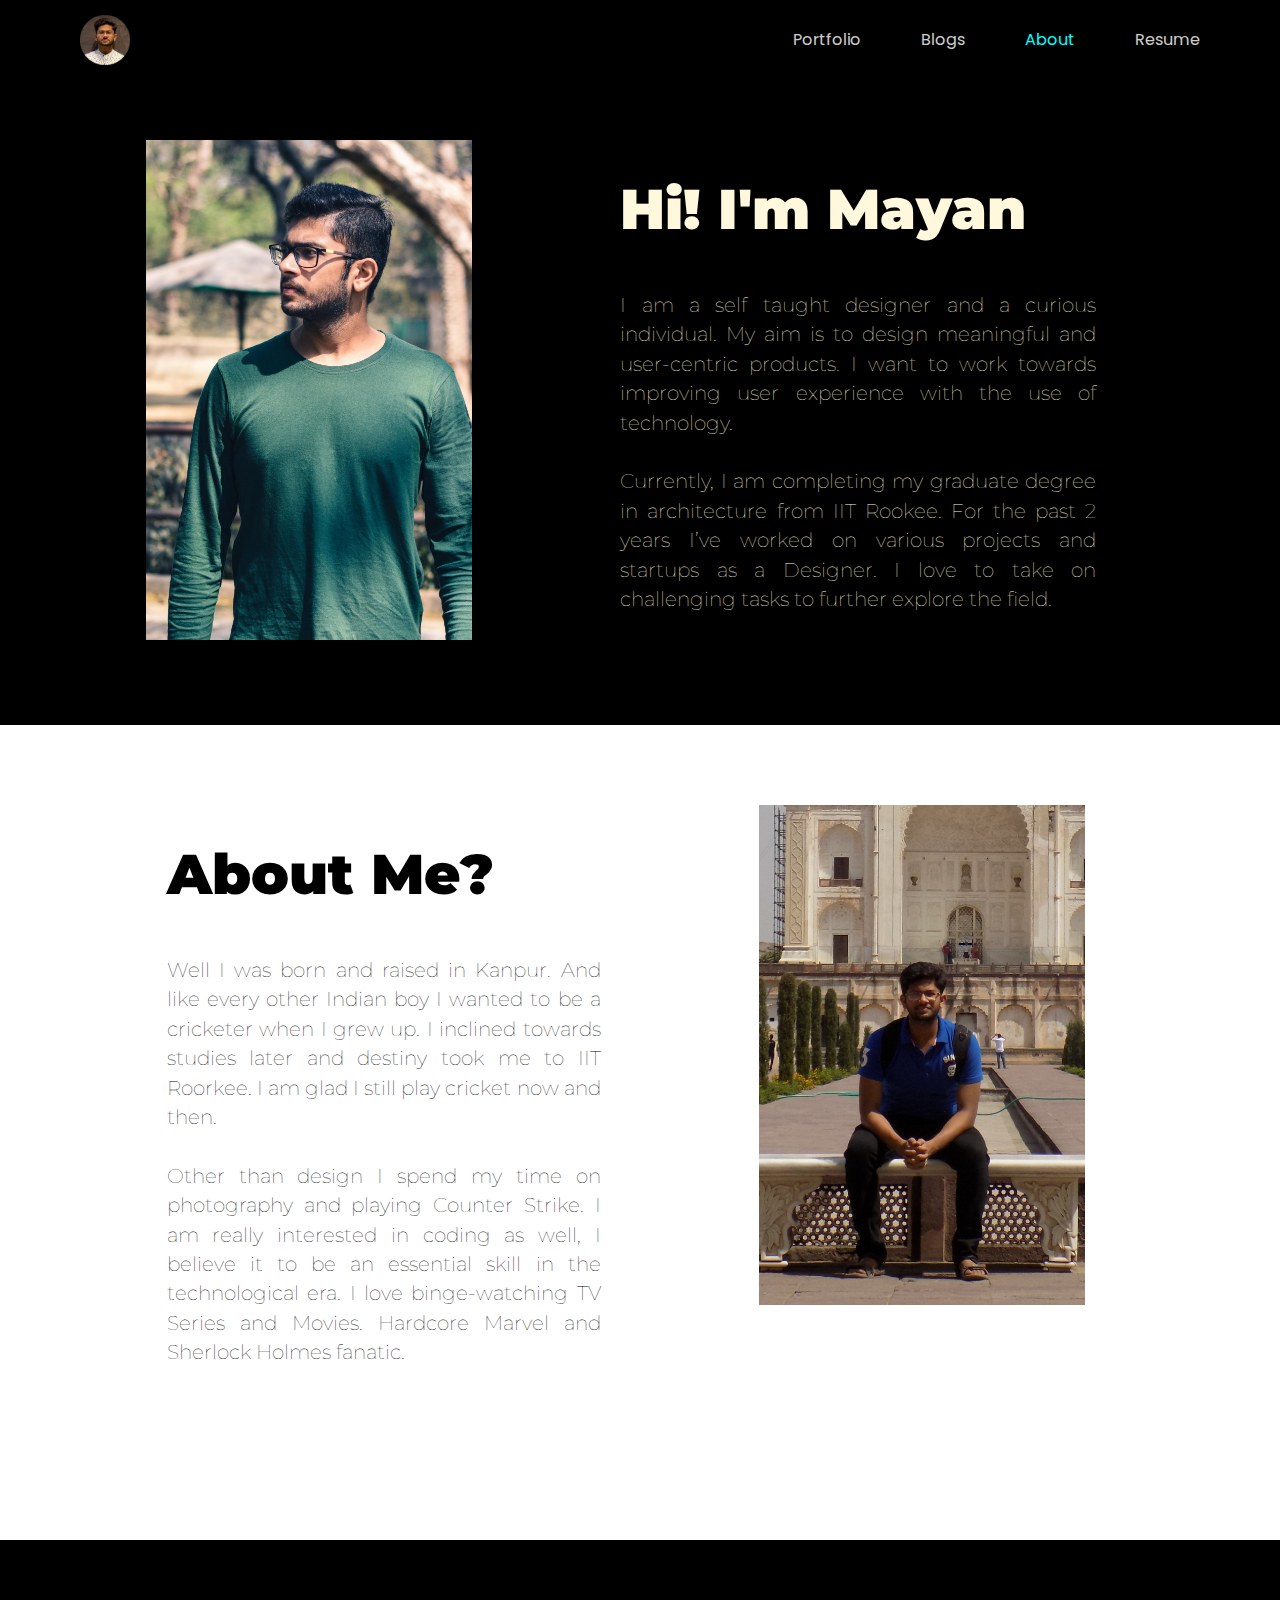
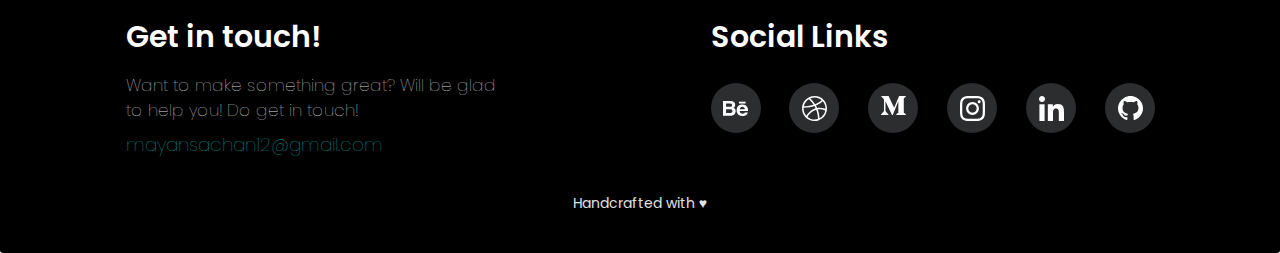
==== commit 2f72ca80: "About" ====
--- a/about.html
+++ b/about.html
@@ -12,6 +12,7 @@
     <script src="https://maxcdn.bootstrapcdn.com/bootstrap/3.4.1/js/bootstrap.min.js"></script>
     <script src="script.js"></script>
     <title>Mayan Sachan</title>
+    <link rel="icon" href="images/Mask2.png" type="image/icon type">
 </head>
 <body>
     <header>    
@@ -27,7 +28,7 @@
                 <span class="icon-bar"></span>
                 <span class="icon-bar"></span>
                 <span class="icon-bar"></span>
-                <span class="icon-bar"></span>
+                <!-- <span class="icon-bar"></span> -->
                 </button>
             </div>
             
@@ -68,11 +69,11 @@
                  <br> <br>
                  <p>
                     I am a self taught designer and a curious individual.
-                    I focus on creating meaningful experiences through my designs and positively impact people. 
+                    My aim is to design meaningful and user-centric products. 
                     I want to work towards improving user experience with the use of technology.
                     <br> <br>
                     Currently, I am completing my graduate degree in  architecture from IIT Rookee. 
-                    For the past 2 years I’ve worked on many projects in various fields of design. 
+                    For the past 2 years I’ve worked on various projects and startups as a Designer. 
                     I love to take on challenging tasks to further explore the field.
                  </p>
                 </span>
--- a/style.css
+++ b/style.css
@@ -5,21 +5,39 @@
     font-family: 'Poppins', sans-serif;
   }
 
-  
-
+
+  
+  /************** HEADER **************/
   /************** HEADER **************/
   #header-nav {
     background-color: #000000;
     border-radius: 0;
     border: 0;
     margin-bottom: 0px;
-  }
+
+    /* position: fixed;
+    top: 0em;
+    width: 100%;
+    overflow: hidden; */
+  }
+    /* Page content
+  .content {
+    padding: 16px;
+  }
+  .sticky {
+    position: fixed;
+    top: 0;
+    width: 100%;
+  }
+  .sticky + .content {
+    padding-top: 60px;
+  } */
   
   #logo-img {
     background: url('images/Mask.png');
     width: 50px;
     height: 50px;
-    margin: 15px 15px 10px 15px;
+    margin: 15px 15px 10px 10px;
     background-size: contain;
   }
   
@@ -31,7 +49,7 @@
     color: #ffffff;
     text-align: center;
     font-size: 1.15em;
-    padding: 10px 0px 10px 50px;
+    padding: 10px 10px 10px 50px;
     opacity: .8;
   }
   #nav-list a:hover {
@@ -48,12 +66,21 @@
     /* clear: both; */
     margin-top: 20px;
   }
-
-  
+  .navbar-default button.navbar-toggle .icon-bar {
+    background-color: #fff;
+  } 
+  .navbar-header button.navbar-toggle:hover, .navbar-header button.navbar-toggle:active {
+    /* clear: both; */
+    margin-top: 20px;
+    background-color: #808080;
+  }
+
   /************** END HEADER **************/
-  
-
-
+  /************** END HEADER **************/
+
+
+
+  /************** FOOTER **************/
   /************** FOOTER **************/
   footer.panel-footer {
     margin-top: 150px;
@@ -151,9 +178,11 @@
  }
 
   /************** END FOOTER **************/
-  
-
-  
+  /************** END FOOTER **************/
+
+
+
+  /************** SCROLL **************/
   /************** SCROLL **************/
   * {
     margin: 0;
@@ -232,9 +261,11 @@
     background-color: aqua;
   }
   /************** END SCROLL **************/
-
-
-
+  /************** END SCROLL **************/
+
+
+
+  /************** HOME PAGE **************/
   /************** HOME PAGE **************/
   
 
@@ -306,7 +337,8 @@
   }
 
   #PPcover, #DEcover, #DTcover {
-    height: 200%;
+    height: auto;
+    /* height: 200%; */
     width: 80%;
     margin-left: 10%;
     margin-top: 10%;
@@ -318,7 +350,7 @@
     overflow: hidden;
     box-shadow: 5px 10px 15px #ebebeb;
   }
-  #PPcover span, #DEcover span, #DTcover span {
+  #PPcover span , #DEcover span {
     position: relative;
     bottom: 20px;
     width: 100%;
@@ -330,7 +362,19 @@
     color: rgb(0, 0, 0);
     opacity: .8;
   }
-
+  /* #DEcover span {
+    float: left;
+    position: relative;
+    bottom: -20px;
+    width: 100%;
+    text-align: left;
+    font-size: 2em;
+    font-family: 'Poppins' , sans-serif;
+    font-weight: bold;
+    margin-left: 20px;
+    color: rgb(0, 0, 0);
+    opacity: .8;
+  } */
   #PPcover h5, #DEcover h5, #DTcover h5 {
     opacity: .54;
     margin-left: 5%;
@@ -350,14 +394,21 @@
     line-height: 1.5em;
   }
 
+
   .image-wrapper {
+    position: relative;    
     margin: 0 auto;
     width: 100%;
+    height: auto;
+    padding-bottom: 72%;
+    background-color: rgb(235, 235, 235);
     overflow: hidden;
     font-size: 0;
   }
-  img {
+  .image-wrapper img {
+    position: absolute;
     max-width: 100%;
+    /* height: auto; */
     transition: transform 0.3s ease-in-out;
   }
   .image-wrapper:hover img {
@@ -367,7 +418,7 @@
 
 
   /*** Plugin card ***/
-  #plugin {
+  #plugin , #prototype {
     height: 500px;
     width: 90%;
     margin-left: 5%;
@@ -379,12 +430,17 @@
     border: 0px ;
     overflow: hidden;
     box-shadow: 5px 10px 15px #ebebeb;
-  }
-  #plugin {
+    background-color: #2B2D2F;
+  }
+  #plugin{
     background-image: url(images/Plugin.png);
     background-size: cover;
   }
-  #plugin span {
+  #prototype {
+    background-image: url(images/CP-Prototype.png);
+    background-size: cover;
+  }
+  #plugin span , #prototype span{
     position: relative;
     bottom: -100px;
     width: 100%;
@@ -453,7 +509,7 @@
   }
   #blog h2 {
     font-family: 'Poppins' , sans-serif;
-    font-size: 1.7em;
+    font-size: 1.6em;
     font-weight: 900;
     line-height: 1.4em;
     color: black;
@@ -486,9 +542,42 @@
   /*** Blogs card ***/
 
   /************** END HOME PAGE **************/
-  
-
-
+  /************** END HOME PAGE **************/
+
+
+
+  /************** END PORTFOLIO PAGES **************/
+  /************** END PORTFOLIO PAGE **************/
+  #portfolio-header {
+    /* height: 650px; */
+    /* width: 100vw; */
+    margin-bottom: 15px;
+    position: relative;
+    overflow: hidden;
+    background-color: black;
+  }
+  #DEheader {
+    margin-top: 5%;
+    margin-bottom: 5%;
+  }
+  #portfolio-work {
+    /* height: 650px; */
+    /* width: 100vw; */
+    margin-bottom: 15px;
+    position: relative;
+    overflow: hidden;
+  }
+  #DEwork {
+    margin-top: 2%;
+    margin-bottom: 3%;
+  }
+
+  /************** END PORTFOLIO PAGE **************/
+  /************** END PORTFOLIO PAGE **************/
+
+
+
+  /************** ABOUT PAGE **************/
   /************** ABOUT PAGE **************/
   #about {
     height: 650px;
@@ -507,7 +596,7 @@
     margin-left: 36%;
     margin-top: 16%;
 
-    background: url(images/Profile.png);
+    background: url(images/Profile.jpg);
     background-position: center top;
     background-size: cover;
   }
@@ -538,9 +627,6 @@
     margin-bottom: 15px;
     position: relative;
     overflow: hidden;
-    /* background: url(images/About.png);
-    background-position: top center;
-    background-size: cover; */
   }
   #profile2 {
     height: 500px;
@@ -548,7 +634,7 @@
     margin-left: -28%;
     margin-top: 16%;
 
-    background: url(images/Profile2.jpg);
+    background: url(images/Profile2\ old.jpg);
     background-position: center top;
     background-size: cover;
   }
@@ -573,18 +659,52 @@
     text-justify: auto;
   }
 
+  /*#about3 {
+    height: 650px;
+    // width: 100vw;
+    margin-bottom: 15px;
+    position: relative;
+    overflow: hidden;
+  }
+  #photography {
+    width: 60%;
+    margin-left: 20%;
+    margin-right: 20%;
+    margin-top: 10%;
+    color: #000000;
+
+    -webkit-font-smoothing: antialiased;
+    -moz-osx-font-smoothing: grayscale;
+  }
+  #photography h2 {
+    font-family: 'Montserrat', sans-serif;
+    font-size: 4em;
+    font-weight: 900;
+    text-justify: auto;
+    text-align: center;
+  }*/
+
   /************** END ABOUT PAGE **************/
-  
-  
-
+  /************** END ABOUT PAGE **************/
+  
+
+
+  /********** Large devices only **********/
   /********** Large devices only **********/
   @media (min-width: 1200px) {
     #plugin {
       background-image: url(images/Plugin.png);
       background-size: cover;
     }
-  }
-  
+    #prototype {
+      background-image: url(images/CP-Prototype.png);
+      background-size: cover;
+    }
+  }
+  
+
+
+  /********** Medium devices only **********/
   /********** Medium devices only **********/
   @media (min-width: 992px) and (max-width: 1199px) {
     /* Header */
@@ -592,14 +712,18 @@
     /* End Header */
   
     /* Home Page */
-    #plugin {
+    #plugin , #prototype {
       height: 370px;
     }
     #plugin {
       background-image: url(images/Plugin-md.png);
       background-size: cover;
     }
-    #plugin span {
+    #prototype {
+      background-image: url(images/CP-Prototype.png);
+      background-size: cover;
+    }
+    #plugin span , #prototype span{
       position: relative;
       bottom: -40px;
       width: 100%;
@@ -648,6 +772,9 @@
     /*End About Page */
   }
   
+
+
+  /********** Small devices only **********/
   /********** Small devices only **********/
   @media (min-width: 768px) and (max-width: 991px) {
     /* Header */
@@ -657,14 +784,18 @@
     /* End Header */
 
     /* Home Page */
-    #plugin {
+    #plugin , #prototype {
       height: 320px;
     }
     #plugin {
       background-image: url(images/Plugin-sm.png);
       background-size: cover;
     }
-    #plugin span {
+    #prototype {
+      background-image: url(images/CP-Prototype.png);
+      background-size: cover;
+    }
+    #plugin span , #prototype span {
       position: relative;
       bottom: 0px;
       width: 100%;
@@ -733,6 +864,9 @@
 
   }
   
+
+
+  /********** Extra small devices only **********/
   /********** Extra small devices only **********/
   @media (max-width: 767px) {
     /* Header */
@@ -764,16 +898,16 @@
       margin: 15px auto 15px;
     }
   
-    #plugin {
-      height: 500px;
+    #plugin , #prototype {
+      height: auto;
       width: 360px;
       margin: 10px auto 10px auto;
     }
-    #plugin {
+    /* #plugin {
       background-image: url(images/Plugin-xs.png);
       background-size: cover;
-    }
-    #plugin span {
+    } */
+    #plugin span , #prototype span{
       position: relative;
       bottom: 10px;
       width: 100%;
@@ -833,11 +967,26 @@
       margin-left: 10%;
     }
     /* End Footer */
+
+    /* Portfolio page */
+    #DEheader {
+      margin-top: 5%;
+      margin-bottom: 5%;
+    }
+    #DEwork {
+      margin-left: -12.5%;
+      margin-right: -12.5%;
+      width: 125%;
+      margin-top: 2%;
+      margin-bottom: 3%;
+    }
+    /* End Portfolio page */
     
   }
   
 
-  
+
+  /********** Super extra small devices Only :-) (e.g., iPhone 4) **********/
   /********** Super extra small devices Only :-) (e.g., iPhone 4) **********/
   @media (max-width: 479px) {
     /* Header */
@@ -848,6 +997,18 @@
     /* End Header */
     
     /* Home page */
+
+    #PPcover, #DEcover {
+      width: 100%;
+      margin: 15px auto 15px;
+    }
+  
+    #plugin , #prototype{
+      height: auto;
+      width: 100%;
+      margin: 10px auto 10px auto;
+    }
+
     .col-xxs-12 {
       position: relative;
       min-height: 1px;
@@ -856,10 +1017,10 @@
       float: left;
       width: 100%;
     }
-    #plugin {
+    /* #plugin {
       background-image: url(images/Plugin-xs.png);
       background-size: cover;
-    }
+    } */
 
     .demo a {
       bottom: 90%;
@@ -906,12 +1067,15 @@
 
     /* Footer */
     #talk {
-      width: 80%;
-      margin-left: 10%;
+      width: 90%;
+      margin-left: 5%;
     }
     #social {
-      width: 80%;
-      margin-left: 10%;
+      width: 90%;
+      margin-left: 5%;
+    }
+    #talk a {
+      font-size: 1em;
     }
     #behance , #dribbble , #medium , #instagram , #linkedin , #github{
       width: 40px;
@@ -920,5 +1084,48 @@
       background-color: #2B2D2F;
      }
     /* End Footer */
+
+    /* Portfolio page */
+    #DEheader {
+      margin-top: 5%;
+      margin-bottom: 5%;
+    }
+    #DEwork {
+      margin-left: -12.5%;
+      margin-right: -12.5%;
+      width: 125%;
+      margin-top: 2%;
+      margin-bottom: 3%;
+    }
+    /* End Portfolio page */
+  }
+
+
+
+  /********** Super extra extra small devices Only :-) (e.g., even smaller thaniPhone 4) **********/
+  /********** Super extra extra small devices Only :-) (e.g., even smaller than iPhone 4) **********/
+  @media (max-width: 300px) {
+
+    /* Footer */
+    #talk {
+      width: 110%;
+      margin-left: -5%;
+    }
+    #social {
+      width: 110%;
+      margin-left: -5%;
+    }
+    #talk a {
+      font-size: .8em;
+    }
+
+    #behance , #dribbble , #medium , #instagram , #linkedin , #github{
+      width: 30px;
+      height: 30px;
+      border-radius: 25px;
+      background-color: #2B2D2F;
+     }
+    /* End Footer */
+
   }
   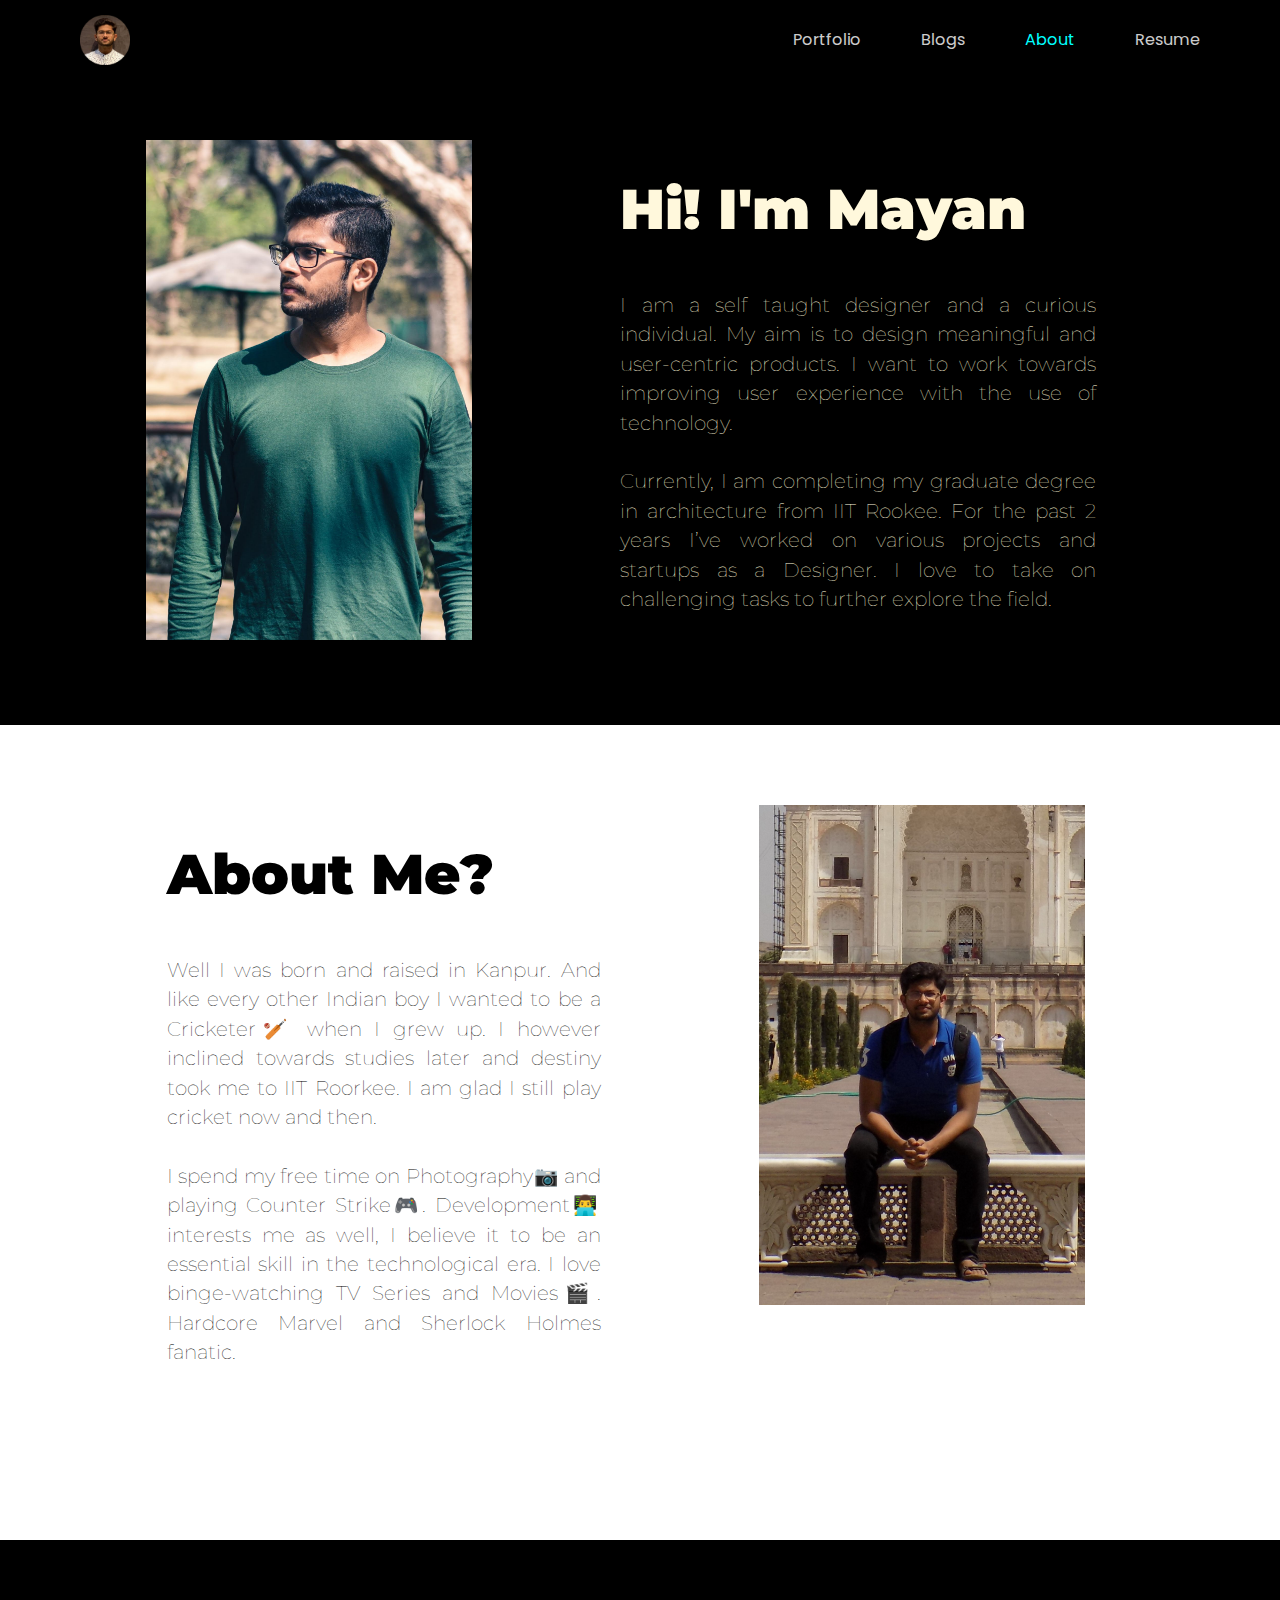
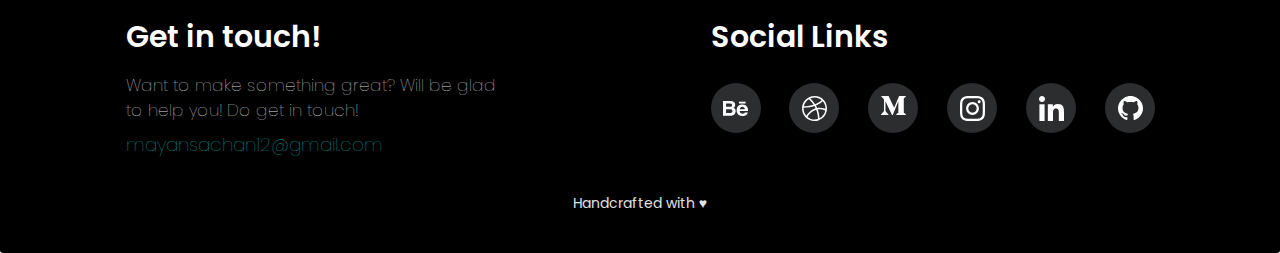
==== commit e6ffce2d: "Keep it interesting" ====
--- a/about.html
+++ b/about.html
@@ -92,13 +92,13 @@
                  <br> <br>
                  <p>
                     Well I was born and raised in Kanpur.
-                    And like every other Indian boy I wanted to be a cricketer when I grew up.
-                    I inclined towards studies later and destiny took me to IIT Roorkee. 
+                    And like every other Indian boy I wanted to be a Cricketer🏏 when I grew up.
+                    I however inclined towards studies later and destiny took me to IIT Roorkee. 
                     I am glad I still play cricket now and then.
                     <br> <br>
-                    Other than design I spend my time on photography and playing Counter Strike.
-                    I am really interested in coding as well, I believe it to be an essential skill in the technological era.
-                    I love binge-watching TV Series and Movies. Hardcore Marvel and Sherlock Holmes fanatic.
+                    I spend my free time on Photography📷 and playing Counter Strike🎮.
+                    Development👨‍💻 interests me as well, I believe it to be an essential skill in the technological era.
+                    I love binge-watching TV Series and Movies🎬. Hardcore Marvel and Sherlock Holmes fanatic.
                  </p>
                 </span>
                 </div>
